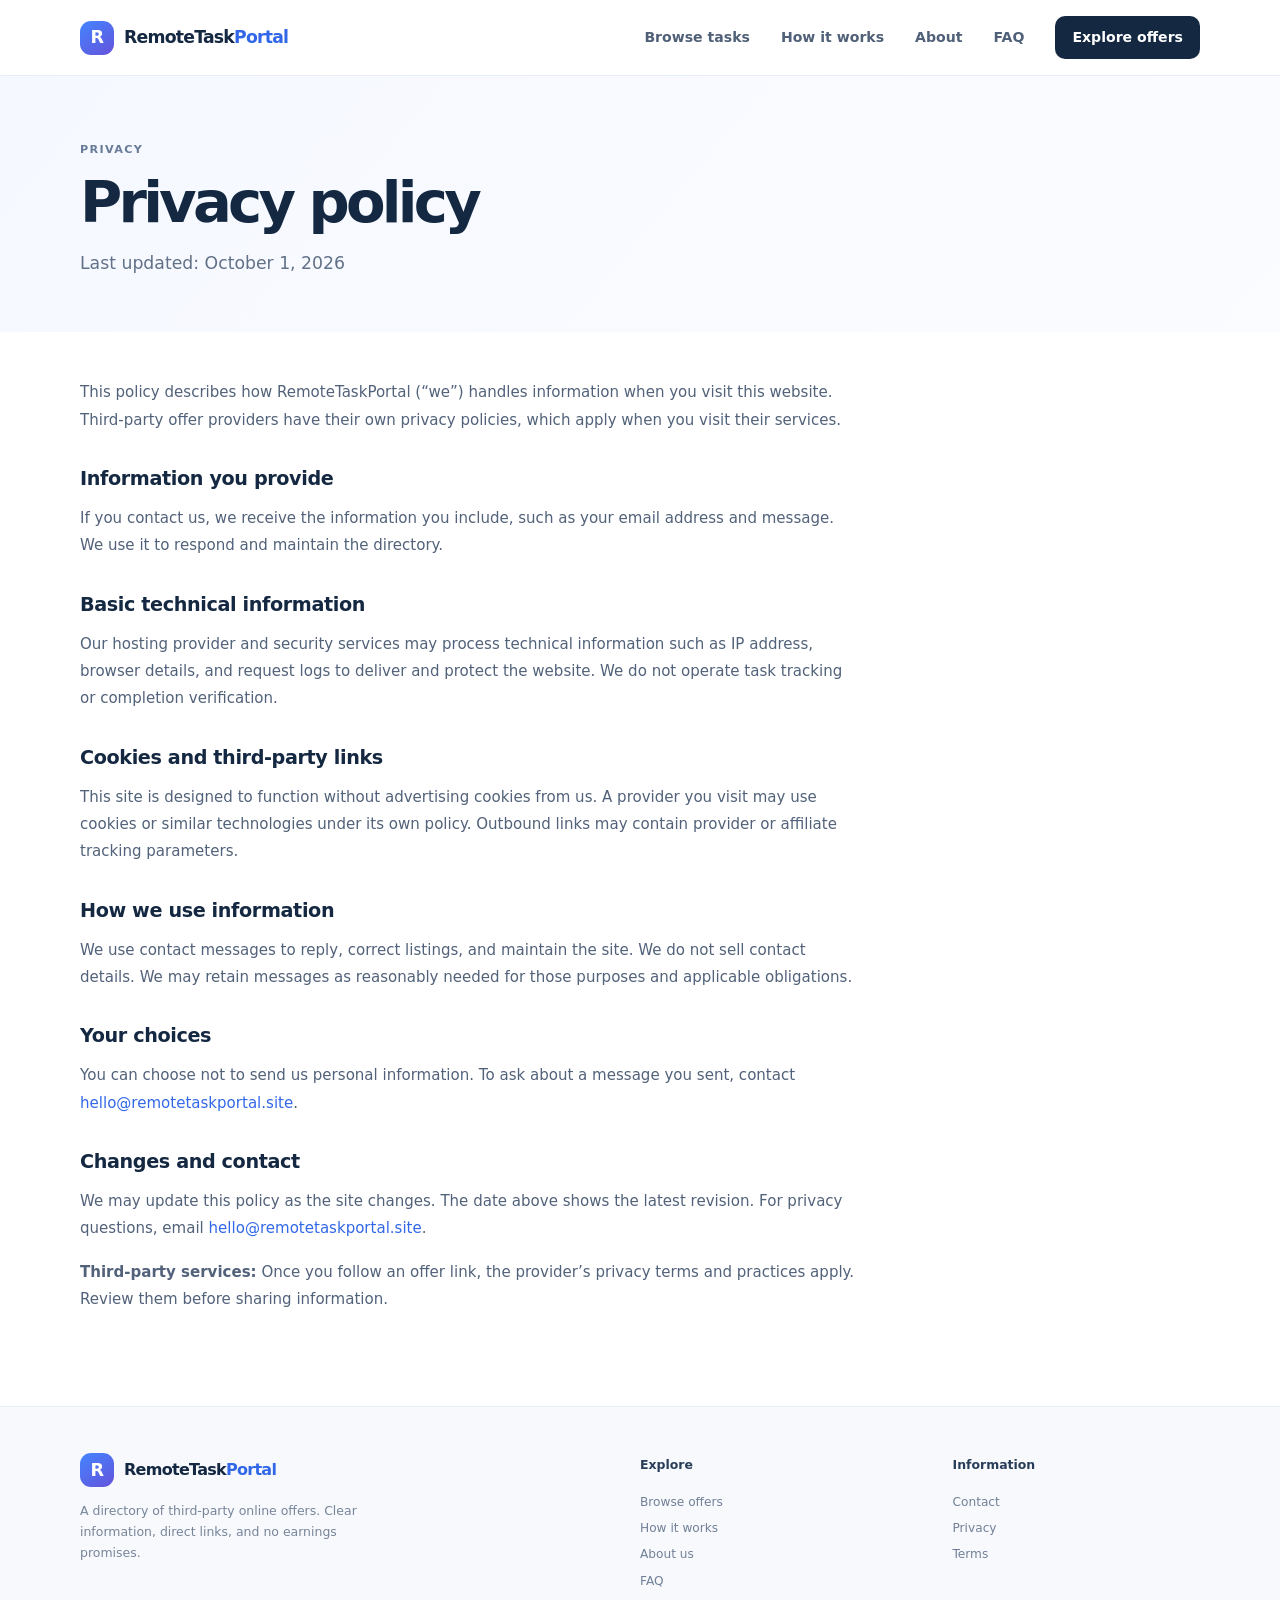
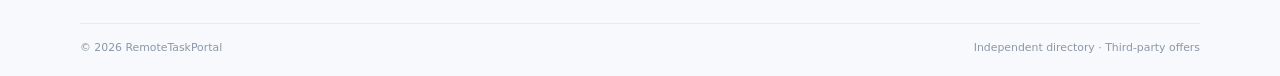
==== privacy/index.html @ 18f00898 "Build RemoteTaskPortal static website" ====
<!doctype html>
<html lang="en">
<head>
<meta charset="utf-8">
<meta name="viewport" content="width=device-width, initial-scale=1">
<title>Privacy Policy | RemoteTaskPortal</title>
<meta name="description" content="Read how RemoteTaskPortal handles basic site and contact information.">
<meta name="robots" content="index,follow">
<link rel="canonical" href="https://remotetaskportal.site/privacy/">
<link rel="icon" href="data:,">
<link rel="stylesheet" href="/assets/css/style.css">
</head>
<body><a class="skip-link" href="#main">Skip to content</a>
<header class="site-header"><div class="container header-inner"><a class="brand" href="/" aria-label="RemoteTaskPortal home"><span class="brand-mark" aria-hidden="true">R</span><span>RemoteTask<span class="brand-accent">Portal</span></span></a><button class="menu-toggle" aria-expanded="false" aria-controls="primary-nav" aria-label="Open navigation"><span></span><span></span><span></span></button><nav id="primary-nav" class="nav-links" aria-label="Main navigation"><a href="/tasks/">Browse tasks</a><a href="/how-it-works/">How it works</a><a href="/about/">About</a><a href="/faq/">FAQ</a><a class="nav-cta" href="/tasks/">Explore offers</a></nav></div></header><main id="main"><section class="page-hero"><div class="container"><p class="eyebrow">Privacy</p><h1>Privacy policy</h1><p class="page-lede">Last updated: October 1, 2026</p></div></section><section class="section section-reading"><div class="container"><article class="prose legal-copy"><p>This policy describes how RemoteTaskPortal (“we”) handles information when you visit this website. Third-party offer providers have their own privacy policies, which apply when you visit their services.</p><h2>Information you provide</h2><p>If you contact us, we receive the information you include, such as your email address and message. We use it to respond and maintain the directory.</p><h2>Basic technical information</h2><p>Our hosting provider and security services may process technical information such as IP address, browser details, and request logs to deliver and protect the website. We do not operate task tracking or completion verification.</p><h2>Cookies and third-party links</h2><p>This site is designed to function without advertising cookies from us. A provider you visit may use cookies or similar technologies under its own policy. Outbound links may contain provider or affiliate tracking parameters.</p><h2>How we use information</h2><p>We use contact messages to reply, correct listings, and maintain the site. We do not sell contact details. We may retain messages as reasonably needed for those purposes and applicable obligations.</p><h2>Your choices</h2><p>You can choose not to send us personal information. To ask about a message you sent, contact <a href="mailto:hello@remotetaskportal.site">hello@remotetaskportal.site</a>.</p><h2>Changes and contact</h2><p>We may update this policy as the site changes. The date above shows the latest revision. For privacy questions, email <a href="mailto:hello@remotetaskportal.site">hello@remotetaskportal.site</a>.</p><p><strong>Third-party services:</strong> Once you follow an offer link, the provider’s privacy terms and practices apply. Review them before sharing information.</p></article></div></section></main><footer class="site-footer"><div class="container footer-grid"><div><a class="brand footer-brand" href="/"><span class="brand-mark" aria-hidden="true">R</span><span>RemoteTask<span class="brand-accent">Portal</span></span></a><p class="footer-note">A directory of third-party online offers. Clear information, direct links, and no earnings promises.</p></div><div><h2>Explore</h2><a href="/tasks/">Browse offers</a><a href="/how-it-works/">How it works</a><a href="/about/">About us</a><a href="/faq/">FAQ</a></div><div><h2>Information</h2><a href="/contact/">Contact</a><a href="/privacy/">Privacy</a><a href="/terms/">Terms</a></div></div><div class="container footer-bottom"><span>© <span data-year>2026</span> RemoteTaskPortal</span><span>Independent directory · Third-party offers</span></div></footer><script src="/assets/js/app.js" defer></script></body>
</html>
---- assets/css/style.css ----
:root{--ink:#172437;--muted:#627187;--navy:#142842;--blue:#3268e8;--teal:#23b89a;--pale:#f4f7fb;--line:#e3e9f1;--white:#fff;--shadow:0 18px 50px rgba(25,45,75,.09);font-family:Inter,ui-sans-serif,system-ui,-apple-system,BlinkMacSystemFont,"Segoe UI",sans-serif;color:var(--ink);background:#fff;font-synthesis:none;text-rendering:optimizeLegibility}*{box-sizing:border-box}html{scroll-behavior:smooth}body{margin:0;line-height:1.6;color:var(--ink);background:var(--white)}a{color:var(--blue);text-decoration:none}a:hover{text-decoration:underline}button,select{font:inherit}.container{width:min(1120px,calc(100% - 40px));margin-inline:auto}.skip-link{position:absolute;left:1rem;top:-4rem;background:#fff;padding:.7rem 1rem;z-index:20}.skip-link:focus{top:1rem}.site-header{height:76px;background:#fff;border-bottom:1px solid rgba(226,233,242,.8);position:relative;z-index:5}.header-inner{height:100%;display:flex;align-items:center;justify-content:space-between}.brand{display:inline-flex;align-items:center;gap:10px;color:var(--navy);font-size:1.08rem;font-weight:800;letter-spacing:-.045em}.brand:hover{text-decoration:none}.brand-mark{display:grid;place-items:center;width:34px;height:34px;border-radius:11px;color:#fff;background:linear-gradient(145deg,#4385ff,#6553db);font-size:1.1rem;font-weight:900}.brand-accent{color:var(--blue)}.nav-links{display:flex;align-items:center;gap:31px}.nav-links a{color:#506078;font-size:.88rem;font-weight:600}.nav-links a:hover{color:var(--blue);text-decoration:none}.nav-links .nav-cta{color:#fff;background:var(--navy);padding:10px 17px;border-radius:10px}.menu-toggle{display:none;border:0;background:transparent;padding:8px;color:var(--navy)}.hero{overflow:hidden;background:radial-gradient(ellipse at 82% 40%,#edf2ff 0,rgba(245,248,255,.6) 28%,transparent 58%),linear-gradient(180deg,#fbfcff 0%,#fff 100%);padding:76px 0 78px}.hero-grid{display:grid;grid-template-columns:1.05fr .95fr;align-items:center;gap:50px}.eyebrow{text-transform:uppercase;letter-spacing:.12em;font-weight:800;font-size:.7rem;color:#687b97;margin:0 0 13px}.eyebrow-dot{display:inline-block;width:7px;height:7px;margin-right:7px;border-radius:50%;background:var(--teal);box-shadow:0 0 0 4px #dff6ef}.hero h1,.page-hero h1{font-size:clamp(2.8rem,5vw,4.5rem);line-height:1.06;letter-spacing:-.065em;color:var(--navy);margin:0;max-width:650px}.text-gradient{background:linear-gradient(95deg,#3268e8,#22aa9a);color:transparent;background-clip:text}.hero-lede,.page-lede{font-size:1.08rem;line-height:1.75;color:var(--muted);max-width:570px;margin:22px 0 0}.hero-actions{display:flex;align-items:center;gap:17px;margin-top:29px}.button{display:inline-flex;align-items:center;justify-content:center;gap:12px;border-radius:11px;padding:13px 19px;font-size:.92rem;font-weight:750;transition:transform .18s,box-shadow .18s}.button:hover{text-decoration:none;transform:translateY(-2px)}.button-primary{background:var(--blue);color:#fff;box-shadow:0 9px 22px rgba(50,104,232,.23)}.button-quiet{color:#4d607c}.hero-fine{font-size:.76rem;color:#8592a5;margin-top:18px}.hero-visual{min-height:355px;position:relative;display:grid;place-items:center}.visual-orbit{position:absolute;border:1px solid #dfe6f5;border-radius:50%;width:360px;height:310px;transform:rotate(-18deg)}.orbit-two{width:410px;height:260px;transform:rotate(28deg);border-color:#e9edf7}.card-main{z-index:1;width:min(350px,84%);background:#fff;border:1px solid #e8edf5;border-radius:21px;padding:23px;box-shadow:0 26px 75px rgba(42,64,102,.14);transform:rotate(-2deg)}.card-topline{display:flex;justify-content:space-between;align-items:center}.mini-logo{width:29px;height:29px;display:grid;place-items:center;color:white;background:linear-gradient(140deg,#397ef9,#6e5ae3);border-radius:9px;font-weight:900}.status-pill{font-size:.68rem;color:#627187;background:#f3f6fa;border-radius:20px;padding:5px 9px}.status-pill i{display:inline-block;width:6px;height:6px;background:var(--teal);border-radius:50%;margin-right:4px}.visual-bars{display:grid;gap:8px;margin:25px 0 21px}.visual-bars b{display:block;width:72%;height:8px;background:#edf1f6;border-radius:8px}.visual-bars b:nth-child(2){width:50%}.visual-bars b:nth-child(3){width:61%;height:5px}.visual-task{display:flex;align-items:center;gap:11px;border-top:1px solid #edf0f5;padding:13px 0}.task-icon{width:34px;height:34px;display:grid;place-items:center;border-radius:11px}.icon-purple{background:#f0edff;color:#7461e4}.icon-green{background:#e5f8f1;color:#20a98a}.visual-task strong,.visual-task small{display:block}.visual-task strong{font-size:.79rem}.visual-task small{font-size:.65rem;color:#8490a2}.arrow-round{margin-left:auto;color:#8291a8}.float-chip{position:absolute;z-index:2;display:flex;align-items:center;gap:8px;background:#fff;border:1px solid #edf0f5;border-radius:12px;padding:10px 13px;font-size:.72rem;font-weight:700;color:#41526b;box-shadow:0 10px 30px rgba(36,57,89,.1)}.chip-top{top:32px;right:-2px}.chip-bottom{bottom:37px;left:0}.check-circle{display:grid;place-items:center;width:20px;height:20px;border-radius:50%;background:#e4f8f1;color:#159977}.visual-spark{position:absolute;color:#43bbab;font-size:1.4rem}.spark-a{top:58px;left:40px}.spark-b{right:35px;bottom:55px;color:#7564e3}.trust-strip{border-block:1px solid #edf0f5;background:#fff}.trust-inner{min-height:64px;display:flex;align-items:center;justify-content:space-between;gap:15px;color:#708099;font-size:.75rem;font-weight:650}.trust-inner span:first-child{color:#33465f;font-weight:800}.trust-inner i{font-style:normal;color:#24ad8f;margin-right:5px}.section{padding:76px 0}.section-soft{background:#f7f9fc}.section-heading{display:flex;justify-content:space-between;align-items:end;margin-bottom:28px}.section-heading h2,.split-section h2,.cta-band h2{font-size:clamp(1.8rem,3vw,2.5rem);line-height:1.2;letter-spacing:-.045em;color:var(--navy);margin:0}.text-link{font-size:.87rem;font-weight:750}.offer-grid{display:grid;grid-template-columns:repeat(3,minmax(0,1fr));gap:18px}.offer-card{display:flex;flex-direction:column;min-height:244px;background:#fff;border:1px solid var(--line);border-radius:16px;padding:21px;transition:box-shadow .2s,transform .2s}.offer-card:hover{box-shadow:var(--shadow);transform:translateY(-3px)}.offer-card-top{display:flex;justify-content:space-between;align-items:center}.offer-category{display:inline-flex;align-items:center;gap:7px;color:#596b84;font-size:.7rem;font-weight:750}.category-dot{width:8px;height:8px;border-radius:50%;background:#7867e8}.country-tag{font-size:.67rem;font-weight:700;color:#63748a;background:#f1f4f8;padding:5px 9px;border-radius:20px}.offer-card h3{font-size:1.08rem;line-height:1.35;color:var(--navy);margin:18px 0 8px}.offer-card p{font-size:.83rem;line-height:1.6;color:var(--muted);margin:0}.offer-card-bottom{margin-top:auto;padding-top:21px;display:flex;align-items:center;justify-content:space-between}.offer-type{font-size:.72rem;color:#718097}.card-link{font-size:.77rem;font-weight:800}.offer-badge{display:inline-block;margin-top:9px;font-size:.64rem;color:#795a19;background:#fff6de;padding:4px 8px;border-radius:20px}.loading-note,.notice{grid-column:1/-1;color:var(--muted);font-size:.9rem}.notice{padding:15px 17px;background:#f1f6ff;border:1px solid #dfeaff;border-radius:12px}.notice-warm{background:#fff9e8;border-color:#f6e7b2}.notice p{margin:6px 0 0}.split-section{display:grid;grid-template-columns:1fr 1fr;align-items:center;gap:75px}.split-section .body-lede{color:var(--muted);line-height:1.8;margin:19px 0 22px;max-width:520px}.steps-mini{display:grid;gap:19px}.steps-mini article{display:flex;gap:15px;padding:17px 19px;border:1px solid var(--line);border-radius:14px;background:#fff}.step-num{color:#7384a0;font-size:.7rem;font-weight:850;padding-top:2px}.steps-mini h3{margin:0 0 3px;color:var(--navy);font-size:.92rem}.steps-mini p{margin:0;color:var(--muted);font-size:.8rem}.cta-band{background:linear-gradient(110deg,#172d4b,#253e69);color:#fff;padding:48px 0}.cta-inner{display:flex;align-items:center;justify-content:space-between;gap:25px}.cta-band .eyebrow{color:#a8b9d3}.cta-band h2{color:#fff;font-size:2rem}.cta-band p:not(.eyebrow){color:#c4d0e1;margin:9px 0 0;font-size:.88rem}.button-light{color:var(--navy);background:#fff;white-space:nowrap}.site-footer{background:#f7f9fc;border-top:1px solid #e9eef5;padding:46px 0 19px}.footer-grid{display:grid;grid-template-columns:1.4fr .7fr .7fr;gap:65px;padding-bottom:32px}.footer-brand{font-size:1rem}.footer-note{max-width:320px;color:#77859a;font-size:.78rem;line-height:1.7;margin:13px 0}.footer-grid h2{font-size:.78rem;color:#283d58;margin:2px 0 11px}.footer-grid>div:not(:first-child){display:grid;align-content:start;gap:7px}.footer-grid>div>a:not(.brand){font-size:.76rem;color:#718097}.footer-bottom{border-top:1px solid #e4eaf2;padding-top:15px;display:flex;justify-content:space-between;color:#8b97a8;font-size:.68rem}.page-hero{padding:65px 0 54px;background:linear-gradient(130deg,#f5f8ff,#fbfcff)}.page-hero-compact{padding:56px 0 43px}.page-hero h1{font-size:clamp(2.35rem,4.5vw,3.7rem)}.page-hero .page-lede{margin-top:15px}.section-reading{padding-top:47px}.content-grid{display:grid;grid-template-columns:minmax(0,1.55fr) minmax(250px,.7fr);gap:54px;align-items:start}.prose{color:#52627a;font-size:.94rem;line-height:1.82}.prose h2{color:var(--navy);font-size:1.2rem;letter-spacing:-.02em;margin:28px 0 8px}.prose h2:first-child{margin-top:0}.prose p{margin:0 0 16px}.prose ul{padding-left:20px}.side-card{background:#f7f9fc;border:1px solid var(--line);border-radius:16px;padding:23px}.side-icon{display:grid;place-items:center;width:38px;height:38px;border-radius:12px;background:#e9efff;color:var(--blue);font-size:1.1rem}.side-card h2{font-size:1rem;color:var(--navy);margin:15px 0 9px}.side-card p,.side-card li{font-size:.8rem;color:var(--muted);line-height:1.65}.side-card ul{padding-left:18px}.legal-copy{max-width:780px}.faq-list{max-width:850px;display:grid;gap:10px}.faq-list details{border:1px solid var(--line);border-radius:12px;padding:17px 20px;background:#fff}.faq-list summary{cursor:pointer;list-style:none;font-weight:750;color:var(--navy);font-size:.94rem}.faq-list summary::-webkit-details-marker{display:none}.faq-list summary:after{content:"+";float:right;color:var(--blue);font-size:1.2rem}.faq-list details[open] summary:after{content:"−"}.faq-list details p{color:var(--muted);font-size:.87rem;line-height:1.75;margin:13px 0 2px}.filter-panel{display:grid;grid-template-columns:1fr 230px;gap:5px 20px;align-items:center;max-width:600px;margin-bottom:26px}.filter-panel label{font-size:.82rem;font-weight:800;color:#40536e}.filter-panel select{grid-column:2;grid-row:1/3;border:1px solid #d9e1eb;background:#fff;border-radius:10px;padding:11px 13px;color:var(--navy)}.filter-hint{font-size:.73rem;color:#78869a;margin:0}.results-meta{font-size:.78rem;color:#75839a;margin-bottom:13px}.empty-state{text-align:center;padding:60px 20px;color:var(--muted)}.empty-state h2{color:var(--navy);font-size:1.25rem}.empty-icon{font-size:2rem;color:#a5b3c7}.offer-detail{max-width:850px}.offer-detail .offer-card{min-height:0}.offer-detail .provider-action{margin-top:20px}.provider-action[aria-disabled="true"]{display:inline-flex;background:#aeb9ca;cursor:not-allowed}.disclosure{border-left:3px solid #efc45d;padding:11px 15px;background:#fff9e9;color:#796128;font-size:.78rem;margin:17px 0}.error-page{text-align:center;padding:100px 0}.error-code{font-size:.75rem;font-weight:850;letter-spacing:.15em;color:var(--blue)}:focus-visible{outline:3px solid #8aaafa;outline-offset:3px}@media(max-width:850px){.hero-grid{gap:15px}.hero-visual{transform:scale(.9)}.nav-links{gap:18px}.trust-inner{flex-wrap:wrap;justify-content:center;padding:13px}.trust-inner span:first-child{width:100%;text-align:center}.content-grid{gap:25px}.footer-grid{gap:35px}}@media(max-width:680px){.container{width:min(100% - 32px,520px)}.site-header{height:66px}.menu-toggle{display:grid;gap:4px}.menu-toggle span{display:block;width:21px;height:2px;background:var(--navy);border-radius:2px}.nav-links{display:none;position:absolute;top:65px;left:0;right:0;background:#fff;border-bottom:1px solid var(--line);padding:17px 20px 21px;box-shadow:0 13px 25px rgba(28,47,77,.08)}.nav-links.is-open{display:grid;gap:15px;align-items:stretch}.nav-links a{padding:5px 0}.nav-links .nav-cta{text-align:center;padding:10px 15px}.hero{padding:55px 0 34px}.hero-grid{grid-template-columns:1fr;gap:4px}.hero h1{font-size:clamp(2.7rem,13vw,3.75rem)}.hero-lede{font-size:.96rem;margin-top:16px}.hero-actions{gap:8px;flex-wrap:wrap;margin-top:22px}.button{padding:12px 14px;font-size:.82rem}.hero-visual{min-height:300px;transform:scale(.85);margin:-7px -20px}.trust-inner{gap:7px 15px;font-size:.69rem}.trust-inner span:first-child{font-size:.75rem}.section{padding:55px 0}.section-heading{align-items:start;gap:15px}.section-heading h2,.split-section h2{font-size:1.8rem}.section-heading .text-link{white-space:nowrap;font-size:.75rem;padding-top:26px}.offer-grid{grid-template-columns:1fr;gap:12px}.offer-card{min-height:210px}.split-section{grid-template-columns:1fr;gap:28px}.cta-inner{align-items:flex-start;flex-direction:column}.cta-band{padding:38px 0}.cta-band h2{font-size:1.7rem}.footer-grid{grid-template-columns:1fr 1fr;gap:27px 20px}.footer-grid>div:first-child{grid-column:1/-1}.footer-bottom{gap:8px;flex-direction:column}.page-hero{padding:48px 0 37px}.page-hero-compact{padding:43px 0 34px}.page-hero h1{font-size:2.55rem}.page-lede{font-size:.95rem;margin-top:12px}.content-grid{grid-template-columns:1fr}.side-card{order:-1}.section-reading{padding-top:35px}.filter-panel{grid-template-columns:1fr;gap:7px}.filter-panel select{grid-column:1;grid-row:auto}.filter-hint{grid-row:3}.faq-list details{padding:15px}.error-page{padding:75px 0}}
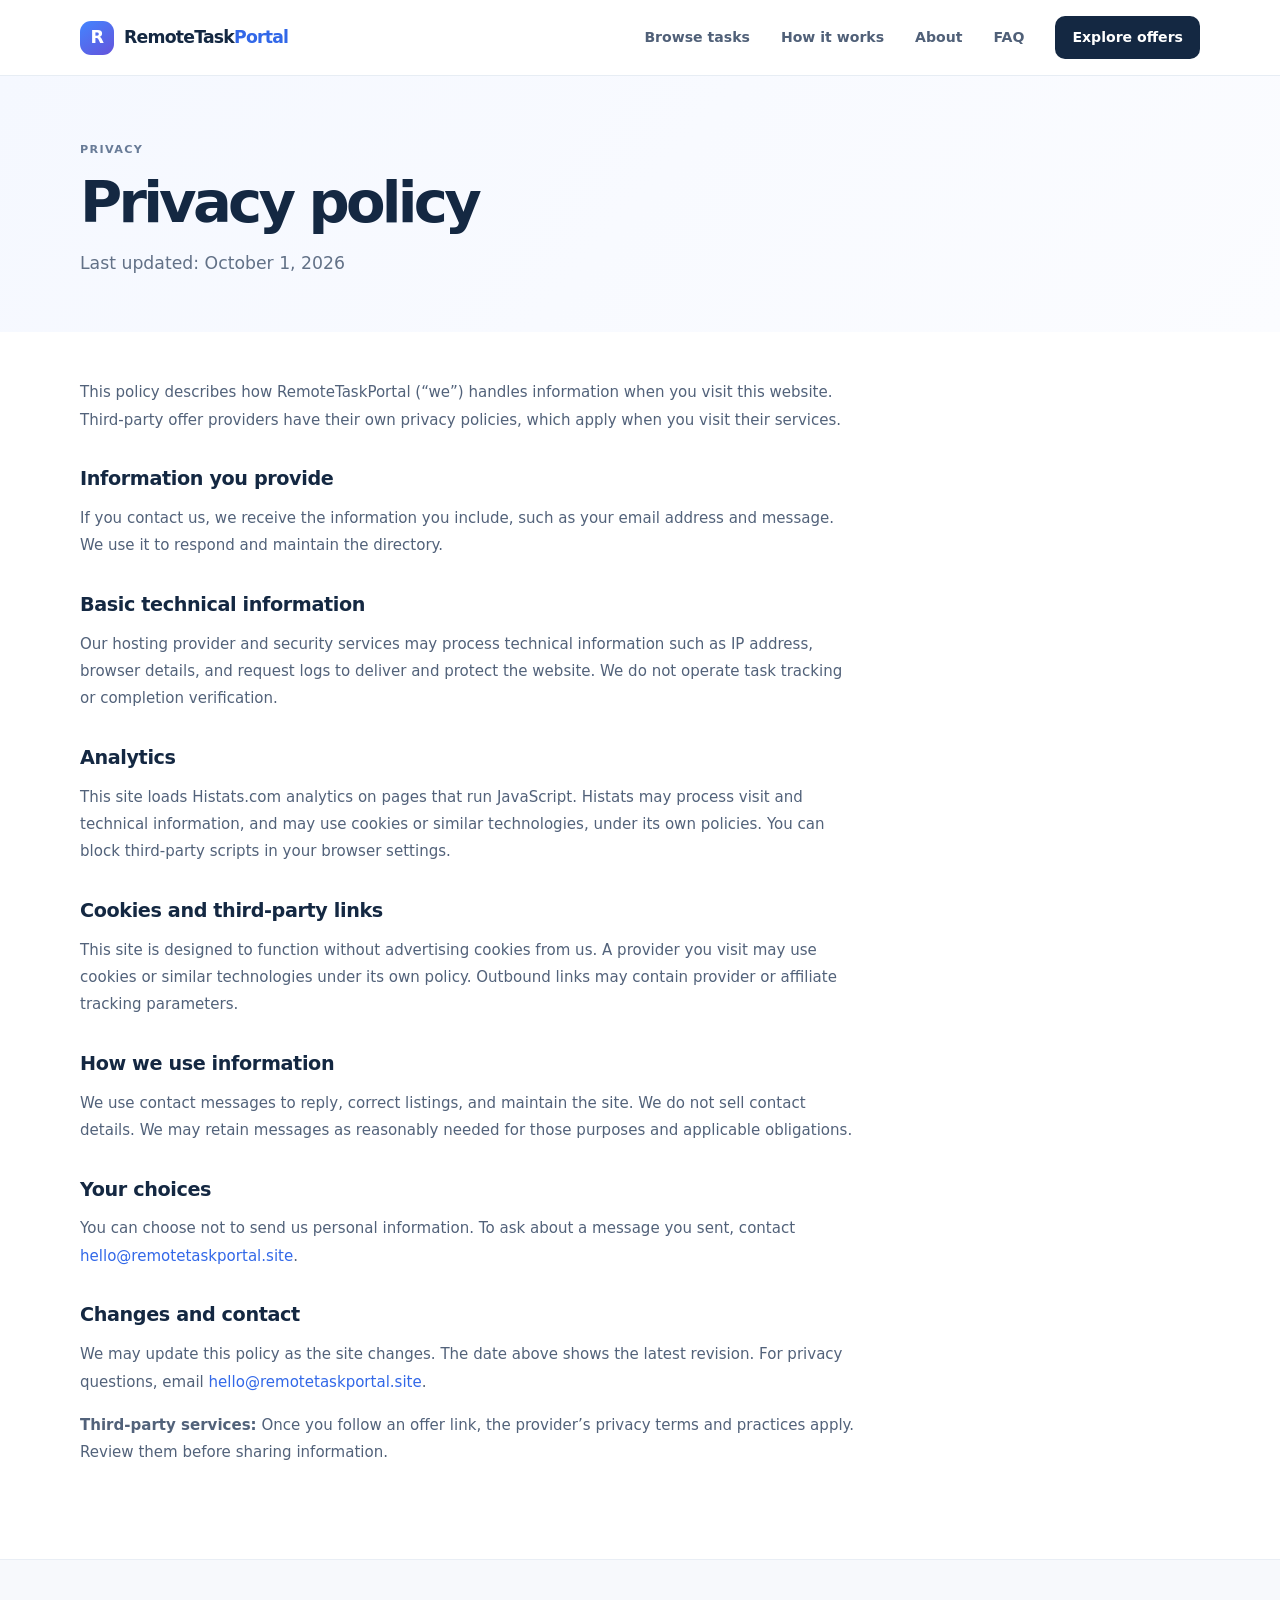
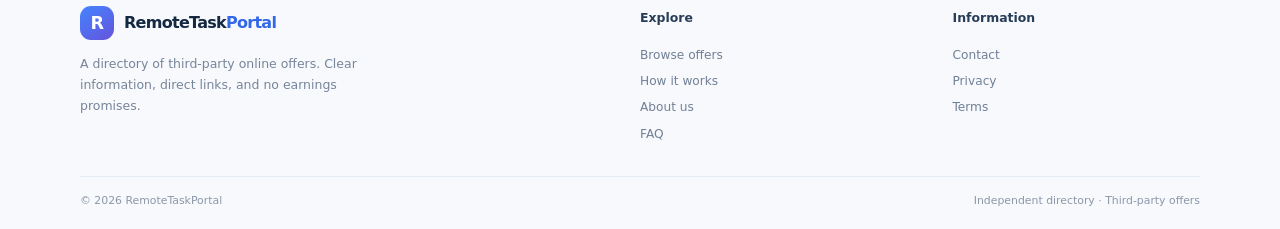
==== commit b01121e3: "Disclose Histats analytics in privacy policy" ====
--- a/privacy/index.html
+++ b/privacy/index.html
@@ -11,5 +11,5 @@
 <link rel="stylesheet" href="/assets/css/style.css">
 </head>
 <body><a class="skip-link" href="#main">Skip to content</a>
-<header class="site-header"><div class="container header-inner"><a class="brand" href="/" aria-label="RemoteTaskPortal home"><span class="brand-mark" aria-hidden="true">R</span><span>RemoteTask<span class="brand-accent">Portal</span></span></a><button class="menu-toggle" aria-expanded="false" aria-controls="primary-nav" aria-label="Open navigation"><span></span><span></span><span></span></button><nav id="primary-nav" class="nav-links" aria-label="Main navigation"><a href="/tasks/">Browse tasks</a><a href="/how-it-works/">How it works</a><a href="/about/">About</a><a href="/faq/">FAQ</a><a class="nav-cta" href="/tasks/">Explore offers</a></nav></div></header><main id="main"><section class="page-hero"><div class="container"><p class="eyebrow">Privacy</p><h1>Privacy policy</h1><p class="page-lede">Last updated: October 1, 2026</p></div></section><section class="section section-reading"><div class="container"><article class="prose legal-copy"><p>This policy describes how RemoteTaskPortal (“we”) handles information when you visit this website. Third-party offer providers have their own privacy policies, which apply when you visit their services.</p><h2>Information you provide</h2><p>If you contact us, we receive the information you include, such as your email address and message. We use it to respond and maintain the directory.</p><h2>Basic technical information</h2><p>Our hosting provider and security services may process technical information such as IP address, browser details, and request logs to deliver and protect the website. We do not operate task tracking or completion verification.</p><h2>Cookies and third-party links</h2><p>This site is designed to function without advertising cookies from us. A provider you visit may use cookies or similar technologies under its own policy. Outbound links may contain provider or affiliate tracking parameters.</p><h2>How we use information</h2><p>We use contact messages to reply, correct listings, and maintain the site. We do not sell contact details. We may retain messages as reasonably needed for those purposes and applicable obligations.</p><h2>Your choices</h2><p>You can choose not to send us personal information. To ask about a message you sent, contact <a href="mailto:hello@remotetaskportal.site">hello@remotetaskportal.site</a>.</p><h2>Changes and contact</h2><p>We may update this policy as the site changes. The date above shows the latest revision. For privacy questions, email <a href="mailto:hello@remotetaskportal.site">hello@remotetaskportal.site</a>.</p><p><strong>Third-party services:</strong> Once you follow an offer link, the provider’s privacy terms and practices apply. Review them before sharing information.</p></article></div></section></main><footer class="site-footer"><div class="container footer-grid"><div><a class="brand footer-brand" href="/"><span class="brand-mark" aria-hidden="true">R</span><span>RemoteTask<span class="brand-accent">Portal</span></span></a><p class="footer-note">A directory of third-party online offers. Clear information, direct links, and no earnings promises.</p></div><div><h2>Explore</h2><a href="/tasks/">Browse offers</a><a href="/how-it-works/">How it works</a><a href="/about/">About us</a><a href="/faq/">FAQ</a></div><div><h2>Information</h2><a href="/contact/">Contact</a><a href="/privacy/">Privacy</a><a href="/terms/">Terms</a></div></div><div class="container footer-bottom"><span>© <span data-year>2026</span> RemoteTaskPortal</span><span>Independent directory · Third-party offers</span></div></footer><script src="/assets/js/app.js" defer></script></body>
+<header class="site-header"><div class="container header-inner"><a class="brand" href="/" aria-label="RemoteTaskPortal home"><span class="brand-mark" aria-hidden="true">R</span><span>RemoteTask<span class="brand-accent">Portal</span></span></a><button class="menu-toggle" aria-expanded="false" aria-controls="primary-nav" aria-label="Open navigation"><span></span><span></span><span></span></button><nav id="primary-nav" class="nav-links" aria-label="Main navigation"><a href="/tasks/">Browse tasks</a><a href="/how-it-works/">How it works</a><a href="/about/">About</a><a href="/faq/">FAQ</a><a class="nav-cta" href="/tasks/">Explore offers</a></nav></div></header><main id="main"><section class="page-hero"><div class="container"><p class="eyebrow">Privacy</p><h1>Privacy policy</h1><p class="page-lede">Last updated: October 1, 2026</p></div></section><section class="section section-reading"><div class="container"><article class="prose legal-copy"><p>This policy describes how RemoteTaskPortal (“we”) handles information when you visit this website. Third-party offer providers have their own privacy policies, which apply when you visit their services.</p><h2>Information you provide</h2><p>If you contact us, we receive the information you include, such as your email address and message. We use it to respond and maintain the directory.</p><h2>Basic technical information</h2><p>Our hosting provider and security services may process technical information such as IP address, browser details, and request logs to deliver and protect the website. We do not operate task tracking or completion verification.</p><h2>Analytics</h2><p>This site loads Histats.com analytics on pages that run JavaScript. Histats may process visit and technical information, and may use cookies or similar technologies, under its own policies. You can block third-party scripts in your browser settings.</p><h2>Cookies and third-party links</h2><p>This site is designed to function without advertising cookies from us. A provider you visit may use cookies or similar technologies under its own policy. Outbound links may contain provider or affiliate tracking parameters.</p><h2>How we use information</h2><p>We use contact messages to reply, correct listings, and maintain the site. We do not sell contact details. We may retain messages as reasonably needed for those purposes and applicable obligations.</p><h2>Your choices</h2><p>You can choose not to send us personal information. To ask about a message you sent, contact <a href="mailto:hello@remotetaskportal.site">hello@remotetaskportal.site</a>.</p><h2>Changes and contact</h2><p>We may update this policy as the site changes. The date above shows the latest revision. For privacy questions, email <a href="mailto:hello@remotetaskportal.site">hello@remotetaskportal.site</a>.</p><p><strong>Third-party services:</strong> Once you follow an offer link, the provider’s privacy terms and practices apply. Review them before sharing information.</p></article></div></section></main><footer class="site-footer"><div class="container footer-grid"><div><a class="brand footer-brand" href="/"><span class="brand-mark" aria-hidden="true">R</span><span>RemoteTask<span class="brand-accent">Portal</span></span></a><p class="footer-note">A directory of third-party online offers. Clear information, direct links, and no earnings promises.</p></div><div><h2>Explore</h2><a href="/tasks/">Browse offers</a><a href="/how-it-works/">How it works</a><a href="/about/">About us</a><a href="/faq/">FAQ</a></div><div><h2>Information</h2><a href="/contact/">Contact</a><a href="/privacy/">Privacy</a><a href="/terms/">Terms</a></div></div><div class="container footer-bottom"><span>© <span data-year>2026</span> RemoteTaskPortal</span><span>Independent directory · Third-party offers</span></div></footer><script src="/assets/js/app.js" defer></script></body>
 </html>
